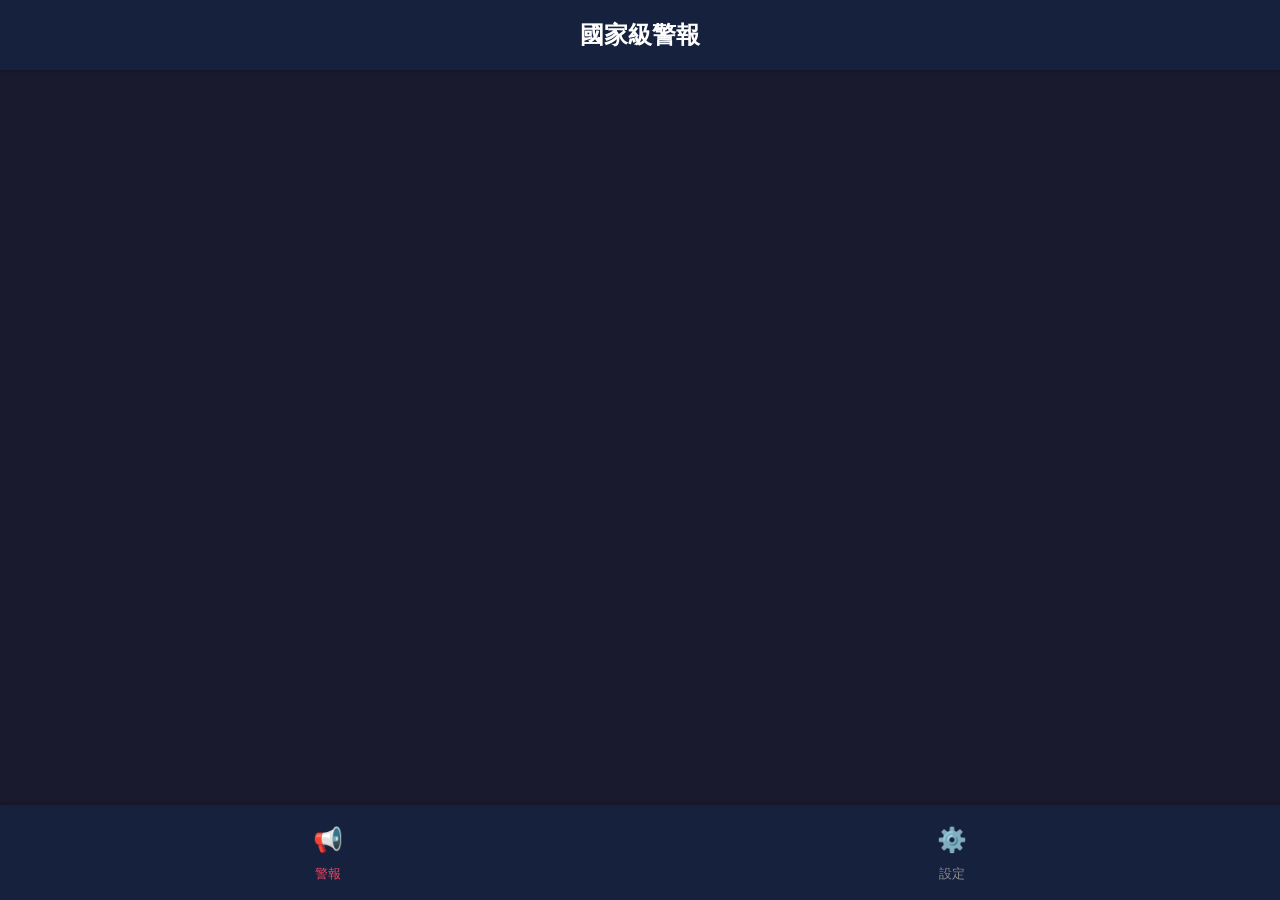
==== rss-mobile-web/index.html @ e38a2c1e "first commit" ====
<!DOCTYPE html>
<html lang="zh-TW">
<head>
    <meta charset="UTF-8">
    <meta name="viewport" content="width=device-width, initial-scale=1.0">
    <title>國家級警報</title>
    <meta name="description" content="即時接收國家級警報通知">
    <meta name="theme-color" content="#16213e">
    <link rel="manifest" href="manifest.json">
    <link rel="apple-touch-icon" href="icons/icon-192x192.png">
    <link rel="stylesheet" href="style.css">
</head>
<body>
    <!-- 主界面 -->
    <div class="app-container">
        <!-- 頂部標題欄 -->
        <header class="header">
            <h1>國家級警報</h1>
        </header>

        <!-- 警報列表 -->
        <main class="alert-list">
            <div class="alert-item">
                <div class="alert-icon">⚠️</div>
                <div class="alert-content">
                    <h3>地震警報</h3>
                    <p class="alert-time">2024-03-21 14:30</p>
                    <p class="alert-summary">花蓮縣發生芮氏規模6.0地震，請注意安全。</p>
                </div>
            </div>
        </main>

        <!-- 底部導航欄 -->
        <nav class="bottom-nav">
            <div class="nav-item active">
                <span class="nav-icon">📢</span>
                <span class="nav-text">警報</span>
            </div>
            <div class="nav-item">
                <span class="nav-icon">⚙️</span>
                <span class="nav-text">設定</span>
            </div>
        </nav>
    </div>

    <!-- 警報詳情頁面 -->
    <div class="alert-detail hidden">
        <header class="detail-header">
            <button class="back-button">←</button>
            <h2>警報詳情</h2>
        </header>
        <main class="detail-content">
            <div class="detail-alert">
                <h3>地震警報</h3>
                <p class="detail-time">2024-03-21 14:30</p>
                <div class="detail-info">
                    <p>發生地點：花蓮縣</p>
                    <p>地震規模：6.0</p>
                    <p>震源深度：10公里</p>
                </div>
            </div>
        </main>
    </div>

    <!-- 設定頁面 -->
    <div class="settings-page hidden">
        <header class="detail-header">
            <button class="back-button">←</button>
            <h2>設定</h2>
        </header>
        <main class="settings-content">
            <div class="settings-group">
                <h3>通知設定</h3>
                <div class="setting-item">
                    <span>地震警報</span>
                    <label class="switch">
                        <input type="checkbox" checked>
                        <span class="slider"></span>
                    </label>
                </div>
                <div class="setting-item">
                    <span>颱風警報</span>
                    <label class="switch">
                        <input type="checkbox" checked>
                        <span class="slider"></span>
                    </label>
                </div>
                <div class="setting-item">
                    <span>海嘯警報</span>
                    <label class="switch">
                        <input type="checkbox" checked>
                        <span class="slider"></span>
                    </label>
                </div>
            </div>
            <div class="settings-group">
                <h3>應用程式設定</h3>
                <div class="setting-item">
                    <span>深色模式</span>
                    <label class="switch">
                        <input type="checkbox" checked>
                        <span class="slider"></span>
                    </label>
                </div>
                <div class="setting-item">
                    <span>自動更新</span>
                    <label class="switch">
                        <input type="checkbox" checked>
                        <span class="slider"></span>
                    </label>
                </div>
            </div>
        </main>
    </div>

    <script src="script.js"></script>
    <script>
        // 註冊 Service Worker
        if ('serviceWorker' in navigator) {
            window.addEventListener('load', () => {
                navigator.serviceWorker.register('/service-worker.js')
                    .then(registration => {
                        console.log('ServiceWorker 註冊成功:', registration.scope);
                    })
                    .catch(error => {
                        console.log('ServiceWorker 註冊失敗:', error);
                    });
            });
        }
    </script>
</body>
</html>
---- rss-mobile-web/style.css ----
/* 全局樣式 */
* {
    margin: 0;
    padding: 0;
    box-sizing: border-box;
}

body {
    font-family: -apple-system, BlinkMacSystemFont, "Segoe UI", Roboto, "Helvetica Neue", Arial, sans-serif;
    background-color: #1a1a2e;
    color: #ffffff;
    line-height: 1.6;
}

/* 應用容器 */
.app-container {
    max-width: 100%;
    min-height: 100vh;
    display: flex;
    flex-direction: column;
}

/* 頂部標題欄 */
.header {
    background-color: #16213e;
    padding: 1rem;
    text-align: center;
    position: sticky;
    top: 0;
    z-index: 100;
    box-shadow: 0 2px 4px rgba(0, 0, 0, 0.2);
}

.header h1 {
    font-size: 1.5rem;
    font-weight: 600;
}

/* 警報列表 */
.alert-list {
    flex: 1;
    padding: 1rem;
    overflow-y: auto;
}

.alert-item {
    background-color: #0f3460;
    border-radius: 10px;
    padding: 1rem;
    margin-bottom: 1rem;
    display: flex;
    gap: 1rem;
    cursor: pointer;
    transition: transform 0.2s;
}

.alert-item:hover {
    transform: translateY(-2px);
}

.alert-icon {
    font-size: 2rem;
    min-width: 2rem;
    text-align: center;
}

.alert-content {
    flex: 1;
}

.alert-content h3 {
    margin-bottom: 0.5rem;
    color: #e94560;
}

.alert-time {
    font-size: 0.9rem;
    color: #8b8b8b;
    margin-bottom: 0.5rem;
}

.alert-summary {
    font-size: 0.95rem;
    margin-bottom: 0.5rem;
    line-height: 1.4;
}

.alert-area, .alert-sender {
    font-size: 0.85rem;
    color: #8b8b8b;
    margin-bottom: 0.25rem;
}

/* 底部導航欄 */
.bottom-nav {
    background-color: #16213e;
    display: flex;
    justify-content: space-around;
    padding: 1rem;
    position: sticky;
    bottom: 0;
    box-shadow: 0 -2px 4px rgba(0, 0, 0, 0.2);
}

.nav-item {
    display: flex;
    flex-direction: column;
    align-items: center;
    color: #8b8b8b;
    cursor: pointer;
}

.nav-item.active {
    color: #e94560;
}

.nav-icon {
    font-size: 1.5rem;
    margin-bottom: 0.25rem;
}

.nav-text {
    font-size: 0.8rem;
}

/* 警報詳情頁面 */
.alert-detail, .settings-page {
    position: fixed;
    top: 0;
    left: 0;
    width: 100%;
    height: 100%;
    background-color: #1a1a2e;
    z-index: 1000;
}

.alert-detail.hidden, .settings-page.hidden {
    display: none;
}

.detail-header {
    background-color: #16213e;
    padding: 1rem;
    display: flex;
    align-items: center;
    gap: 1rem;
}

.back-button {
    background: none;
    border: none;
    color: #ffffff;
    font-size: 1.5rem;
    cursor: pointer;
}

.detail-content {
    padding: 1rem;
}

.detail-alert h3 {
    color: #e94560;
    margin-bottom: 1rem;
}

.detail-time {
    color: #8b8b8b;
    margin-bottom: 1rem;
}

.detail-info {
    background-color: #0f3460;
    padding: 1rem;
    border-radius: 10px;
    margin-bottom: 1rem;
}

.detail-info p {
    margin-bottom: 0.5rem;
}

/* 設定頁面樣式 */
.settings-content {
    padding: 1rem;
}

.settings-group {
    background-color: #0f3460;
    border-radius: 10px;
    padding: 1rem;
    margin-bottom: 1rem;
}

.settings-group h3 {
    color: #e94560;
    margin-bottom: 1rem;
    font-size: 1.1rem;
}

.setting-item {
    display: flex;
    justify-content: space-between;
    align-items: center;
    padding: 0.8rem 0;
    border-bottom: 1px solid rgba(255, 255, 255, 0.1);
}

.setting-item:last-child {
    border-bottom: none;
}

/* 開關按鈕樣式 */
.switch {
    position: relative;
    display: inline-block;
    width: 50px;
    height: 24px;
}

.switch input {
    opacity: 0;
    width: 0;
    height: 0;
}

.slider {
    position: absolute;
    cursor: pointer;
    top: 0;
    left: 0;
    right: 0;
    bottom: 0;
    background-color: #ccc;
    transition: .4s;
    border-radius: 24px;
}

.slider:before {
    position: absolute;
    content: "";
    height: 16px;
    width: 16px;
    left: 4px;
    bottom: 4px;
    background-color: white;
    transition: .4s;
    border-radius: 50%;
}

input:checked + .slider {
    background-color: #e94560;
}

input:checked + .slider:before {
    transform: translateX(26px);
}

/* 載入動畫 */
.loading {
    display: flex;
    justify-content: center;
    align-items: center;
    padding: 2rem;
    color: #8b8b8b;
}

.loading::after {
    content: "載入中...";
    animation: loading 1s infinite;
}

@keyframes loading {
    0% { content: "載入中.  "; }
    33% { content: "載入中.. "; }
    66% { content: "載入中..."; }
}

/* 錯誤提示 */
.error-message {
    background-color: #e94560;
    color: white;
    padding: 1rem;
    margin: 1rem;
    border-radius: 10px;
    text-align: center;
}

/* 響應式設計 */
@media (max-width: 768px) {
    .header h1 {
        font-size: 1.2rem;
    }

    .alert-item {
        padding: 0.8rem;
    }

    .alert-icon {
        font-size: 1.5rem;
    }

    .alert-summary {
        font-size: 0.9rem;
    }
}
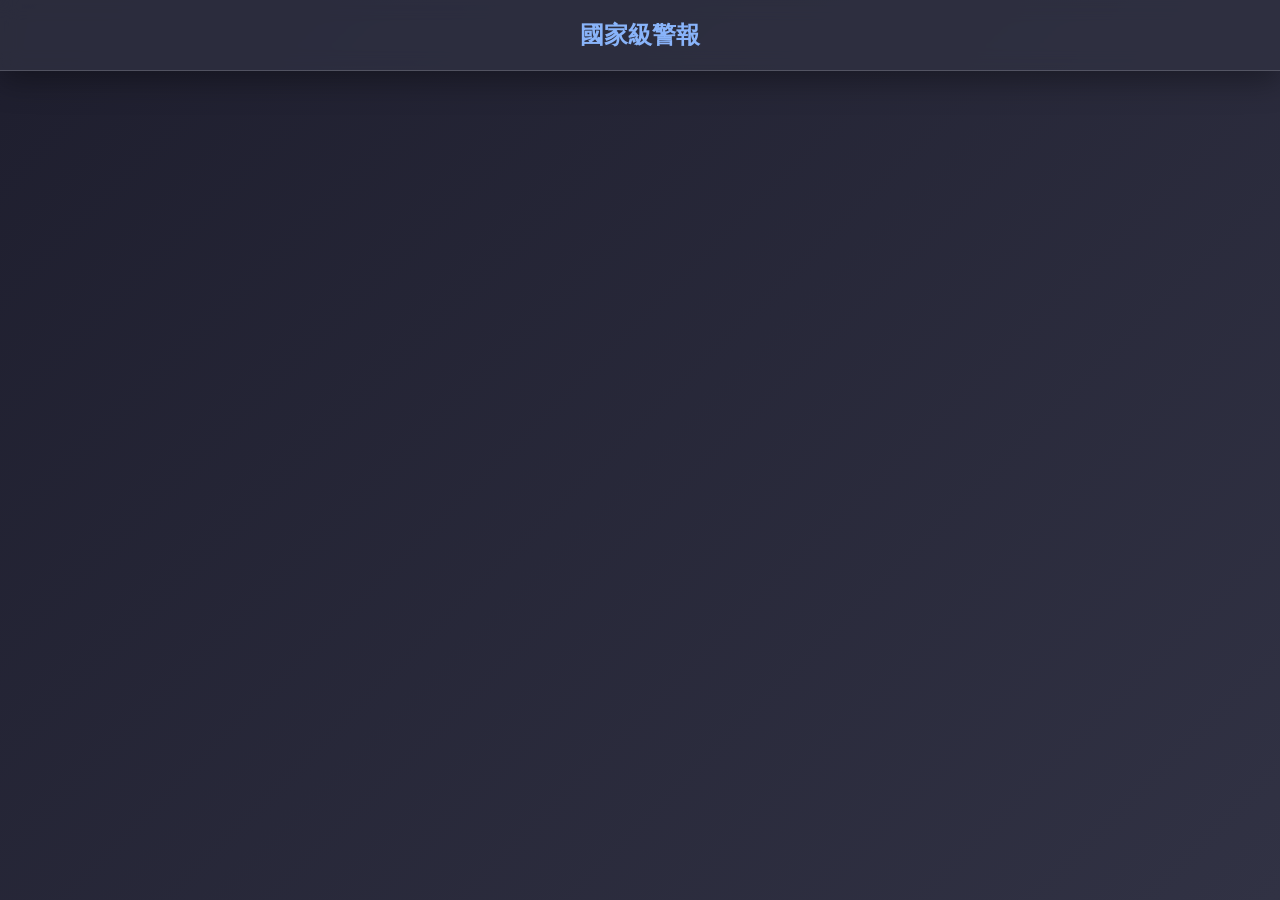
==== commit 716cae2d: "新增時鐘顯示功能及跑馬燈，更新警報類型圖標，改善警報列表渲染邏輯，並調整樣式以提升儀表板的整體佈局與響應式設計。" ====
--- a/rss-mobile-web/index.html
+++ b/rss-mobile-web/index.html
@@ -5,6 +5,7 @@
     <meta name="viewport" content="width=device-width, initial-scale=1.0">
     <title>國家級警報</title>
     <meta name="description" content="即時接收國家級警報通知">
+    <meta name="theme-color" content="#1e1e2e">
     <meta name="theme-color" content="#16213e">
     <link rel="manifest" href="manifest.json">
     <link rel="apple-touch-icon" href="icons/icon-192x192.png">
@@ -65,7 +66,7 @@
     <!-- 設定頁面 -->
     <div class="settings-page hidden">
         <header class="detail-header">
-            <button class="back-button">←</button>
+            <button class="settings-back-button">←</button>
             <h2>設定</h2>
         </header>
         <main class="settings-content">
--- a/rss-mobile-web/style.css
+++ b/rss-mobile-web/style.css
@@ -5,11 +5,26 @@
     box-sizing: border-box;
 }
 
+:root {
+    --primary-bg: #1e1e2e;
+    --secondary-bg: rgba(49, 50, 68, 0.7);
+    --accent-color: #89b4fa;
+    --text-primary: #cdd6f4;
+    --text-secondary: #a6adc8;
+    --alert-color: #f38ba8;
+    --success-color: #a6e3a1;
+    --warning-color: #fab387;
+    --border-color: rgba(255, 255, 255, 0.1);
+    --glass-shadow: 0 8px 32px 0 rgba(0, 0, 0, 0.37);
+    --glass-border: 1px solid rgba(255, 255, 255, 0.18);
+}
+
 body {
     font-family: -apple-system, BlinkMacSystemFont, "Segoe UI", Roboto, "Helvetica Neue", Arial, sans-serif;
-    background-color: #1a1a2e;
-    color: #ffffff;
+    background: linear-gradient(135deg, #1e1e2e 0%, #313244 100%);
+    color: var(--text-primary);
     line-height: 1.6;
+    min-height: 100vh;
 }
 
 /* 應用容器 */
@@ -22,18 +37,22 @@
 
 /* 頂部標題欄 */
 .header {
-    background-color: #16213e;
+    background: var(--secondary-bg);
+    backdrop-filter: blur(10px);
+    -webkit-backdrop-filter: blur(10px);
     padding: 1rem;
     text-align: center;
     position: sticky;
     top: 0;
     z-index: 100;
-    box-shadow: 0 2px 4px rgba(0, 0, 0, 0.2);
+    box-shadow: var(--glass-shadow);
+    border-bottom: var(--glass-border);
 }
 
 .header h1 {
     font-size: 1.5rem;
     font-weight: 600;
+    color: var(--accent-color);
 }
 
 /* 警報列表 */
@@ -44,18 +63,24 @@
 }
 
 .alert-item {
-    background-color: #0f3460;
-    border-radius: 10px;
-    padding: 1rem;
+    background: var(--secondary-bg);
+    backdrop-filter: blur(10px);
+    -webkit-backdrop-filter: blur(10px);
+    border-radius: 16px;
+    padding: 1.2rem;
     margin-bottom: 1rem;
     display: flex;
     gap: 1rem;
     cursor: pointer;
-    transition: transform 0.2s;
+    transition: all 0.3s ease;
+    border: var(--glass-border);
+    box-shadow: var(--glass-shadow);
 }
 
 .alert-item:hover {
     transform: translateY(-2px);
+    box-shadow: 0 12px 40px 0 rgba(0, 0, 0, 0.45);
+    border-color: var(--accent-color);
 }
 
 .alert-icon {
@@ -70,12 +95,12 @@
 
 .alert-content h3 {
     margin-bottom: 0.5rem;
-    color: #e94560;
+    color: var(--alert-color);
 }
 
 .alert-time {
     font-size: 0.9rem;
-    color: #8b8b8b;
+    color: var(--text-secondary);
     margin-bottom: 0.5rem;
 }
 
@@ -83,35 +108,40 @@
     font-size: 0.95rem;
     margin-bottom: 0.5rem;
     line-height: 1.4;
+    color: var(--text-primary);
 }
 
 .alert-area, .alert-sender {
     font-size: 0.85rem;
-    color: #8b8b8b;
+    color: var(--text-secondary);
     margin-bottom: 0.25rem;
 }
 
 /* 底部導航欄 */
 .bottom-nav {
-    background-color: #16213e;
+    background: var(--secondary-bg);
+    backdrop-filter: blur(10px);
+    -webkit-backdrop-filter: blur(10px);
     display: flex;
     justify-content: space-around;
     padding: 1rem;
     position: sticky;
     bottom: 0;
-    box-shadow: 0 -2px 4px rgba(0, 0, 0, 0.2);
+    box-shadow: var(--glass-shadow);
+    border-top: var(--glass-border);
 }
 
 .nav-item {
     display: flex;
     flex-direction: column;
     align-items: center;
-    color: #8b8b8b;
+    color: var(--text-secondary);
     cursor: pointer;
+    transition: color 0.3s ease;
 }
 
 .nav-item.active {
-    color: #e94560;
+    color: var(--accent-color);
 }
 
 .nav-icon {
@@ -130,7 +160,9 @@
     left: 0;
     width: 100%;
     height: 100%;
-    background-color: #1a1a2e;
+    background: linear-gradient(135deg, rgba(30, 30, 46, 0.95) 0%, rgba(49, 50, 68, 0.95) 100%);
+    backdrop-filter: blur(10px);
+    -webkit-backdrop-filter: blur(10px);
     z-index: 1000;
 }
 
@@ -139,19 +171,28 @@
 }
 
 .detail-header {
-    background-color: #16213e;
+    background: var(--secondary-bg);
+    backdrop-filter: blur(10px);
+    -webkit-backdrop-filter: blur(10px);
     padding: 1rem;
     display: flex;
     align-items: center;
     gap: 1rem;
-}
-
-.back-button {
+    border-bottom: var(--glass-border);
+    box-shadow: var(--glass-shadow);
+}
+
+.back-button, .settings-back-button {
     background: none;
     border: none;
-    color: #ffffff;
+    color: var(--accent-color);
     font-size: 1.5rem;
     cursor: pointer;
+    transition: color 0.3s ease;
+}
+
+.back-button:hover, .settings-back-button:hover {
+    color: var(--text-primary);
 }
 
 .detail-content {
@@ -159,24 +200,29 @@
 }
 
 .detail-alert h3 {
-    color: #e94560;
+    color: var(--alert-color);
     margin-bottom: 1rem;
 }
 
 .detail-time {
-    color: #8b8b8b;
+    color: var(--text-secondary);
     margin-bottom: 1rem;
 }
 
 .detail-info {
-    background-color: #0f3460;
-    padding: 1rem;
-    border-radius: 10px;
-    margin-bottom: 1rem;
+    background: var(--secondary-bg);
+    backdrop-filter: blur(10px);
+    -webkit-backdrop-filter: blur(10px);
+    padding: 1.2rem;
+    border-radius: 16px;
+    margin-bottom: 1rem;
+    border: var(--glass-border);
+    box-shadow: var(--glass-shadow);
 }
 
 .detail-info p {
     margin-bottom: 0.5rem;
+    color: var(--text-primary);
 }
 
 /* 設定頁面樣式 */
@@ -185,14 +231,18 @@
 }
 
 .settings-group {
-    background-color: #0f3460;
-    border-radius: 10px;
-    padding: 1rem;
-    margin-bottom: 1rem;
+    background: var(--secondary-bg);
+    backdrop-filter: blur(10px);
+    -webkit-backdrop-filter: blur(10px);
+    border-radius: 16px;
+    padding: 1.2rem;
+    margin-bottom: 1rem;
+    border: var(--glass-border);
+    box-shadow: var(--glass-shadow);
 }
 
 .settings-group h3 {
-    color: #e94560;
+    color: var(--accent-color);
     margin-bottom: 1rem;
     font-size: 1.1rem;
 }
@@ -202,11 +252,15 @@
     justify-content: space-between;
     align-items: center;
     padding: 0.8rem 0;
-    border-bottom: 1px solid rgba(255, 255, 255, 0.1);
+    border-bottom: 1px solid var(--border-color);
 }
 
 .setting-item:last-child {
     border-bottom: none;
+}
+
+.setting-item span {
+    color: var(--text-primary);
 }
 
 /* 開關按鈕樣式 */
@@ -230,9 +284,12 @@
     left: 0;
     right: 0;
     bottom: 0;
-    background-color: #ccc;
+    background: rgba(166, 173, 200, 0.3);
+    backdrop-filter: blur(4px);
+    -webkit-backdrop-filter: blur(4px);
     transition: .4s;
     border-radius: 24px;
+    border: var(--glass-border);
 }
 
 .slider:before {
@@ -242,13 +299,14 @@
     width: 16px;
     left: 4px;
     bottom: 4px;
-    background-color: white;
+    background: var(--text-primary);
     transition: .4s;
     border-radius: 50%;
+    box-shadow: 0 2px 4px rgba(0, 0, 0, 0.2);
 }
 
 input:checked + .slider {
-    background-color: #e94560;
+    background-color: var(--accent-color);
 }
 
 input:checked + .slider:before {
@@ -261,7 +319,14 @@
     justify-content: center;
     align-items: center;
     padding: 2rem;
-    color: #8b8b8b;
+    color: var(--text-secondary);
+    background: var(--secondary-bg);
+    backdrop-filter: blur(10px);
+    -webkit-backdrop-filter: blur(10px);
+    border-radius: 16px;
+    margin: 1rem;
+    border: var(--glass-border);
+    box-shadow: var(--glass-shadow);
 }
 
 .loading::after {
@@ -277,12 +342,16 @@
 
 /* 錯誤提示 */
 .error-message {
-    background-color: #e94560;
-    color: white;
-    padding: 1rem;
+    background: rgba(243, 139, 168, 0.8);
+    backdrop-filter: blur(10px);
+    -webkit-backdrop-filter: blur(10px);
+    color: var(--primary-bg);
+    padding: 1.2rem;
     margin: 1rem;
-    border-radius: 10px;
+    border-radius: 16px;
     text-align: center;
+    border: var(--glass-border);
+    box-shadow: var(--glass-shadow);
 }
 
 /* 響應式設計 */
@@ -292,7 +361,7 @@
     }
 
     .alert-item {
-        padding: 0.8rem;
+        padding: 1rem;
     }
 
     .alert-icon {
@@ -302,4 +371,183 @@
     .alert-summary {
         font-size: 0.9rem;
     }
+}
+
+/* 儀表板佈局 */
+.dashboard-header {
+    display: flex;
+    justify-content: space-between;
+    align-items: center;
+    padding: 1rem 2rem;
+    background: var(--secondary-bg);
+    backdrop-filter: blur(10px);
+    -webkit-backdrop-filter: blur(10px);
+    border-bottom: var(--glass-border);
+    box-shadow: var(--glass-shadow);
+}
+
+.clock-container {
+    display: flex;
+    align-items: center;
+}
+
+.clock {
+    text-align: center;
+}
+
+.clock .time {
+    font-size: 2.5rem;
+    font-weight: 600;
+    color: var(--accent-color);
+    text-shadow: 0 2px 4px rgba(0, 0, 0, 0.2);
+}
+
+.clock .date {
+    font-size: 1rem;
+    color: var(--text-secondary);
+}
+
+.ticker-container {
+    flex: 1;
+    margin: 0 2rem;
+    overflow: hidden;
+    position: relative;
+}
+
+.ticker-wrapper {
+    width: 100%;
+    overflow: hidden;
+}
+
+.ticker-content {
+    display: inline-block;
+    white-space: nowrap;
+    padding-left: 100%;
+    animation: ticker 30s linear infinite;
+}
+
+@keyframes ticker {
+    0% {
+        transform: translateX(0);
+    }
+    100% {
+        transform: translateX(-100%);
+    }
+}
+
+.dashboard-content {
+    display: flex;
+    gap: 2rem;
+    padding: 2rem;
+    height: calc(100vh - 180px);
+}
+
+.alerts-section {
+    flex: 2;
+    min-width: 0;
+}
+
+.stats-section {
+    flex: 1;
+    min-width: 300px;
+}
+
+.section-header {
+    margin-bottom: 1rem;
+}
+
+.section-header h2 {
+    color: var(--accent-color);
+    font-size: 1.5rem;
+    font-weight: 600;
+}
+
+.stats-grid {
+    display: grid;
+    grid-template-columns: repeat(auto-fit, minmax(200px, 1fr));
+    gap: 1rem;
+}
+
+.stat-card {
+    background: var(--secondary-bg);
+    backdrop-filter: blur(10px);
+    -webkit-backdrop-filter: blur(10px);
+    border-radius: 16px;
+    padding: 1.5rem;
+    display: flex;
+    align-items: center;
+    gap: 1rem;
+    border: var(--glass-border);
+    box-shadow: var(--glass-shadow);
+    transition: transform 0.3s ease;
+}
+
+.stat-card:hover {
+    transform: translateY(-2px);
+}
+
+.stat-icon {
+    font-size: 2rem;
+}
+
+.stat-info {
+    flex: 1;
+}
+
+.stat-value {
+    font-size: 1.8rem;
+    font-weight: 600;
+    color: var(--text-primary);
+}
+
+.stat-label {
+    font-size: 0.9rem;
+    color: var(--text-secondary);
+}
+
+/* 響應式設計 */
+@media (max-width: 1024px) {
+    .dashboard-content {
+        flex-direction: column;
+        height: auto;
+    }
+
+    .stats-section {
+        min-width: 100%;
+    }
+}
+
+@media (max-width: 768px) {
+    .dashboard-header {
+        flex-direction: column;
+        padding: 1rem;
+    }
+
+    .clock-container {
+        margin-bottom: 1rem;
+    }
+
+    .ticker-container {
+        margin: 0;
+        width: 100%;
+    }
+
+    .dashboard-content {
+        padding: 1rem;
+    }
+
+    .clock .time {
+        font-size: 2rem;
+    }
+
+    .stats-grid {
+        grid-template-columns: 1fr;
+    }
+}
+
+/* 隱藏移動版底部導航欄在桌面版 */
+@media (min-width: 769px) {
+    .bottom-nav {
+        display: none;
+    }
 } 
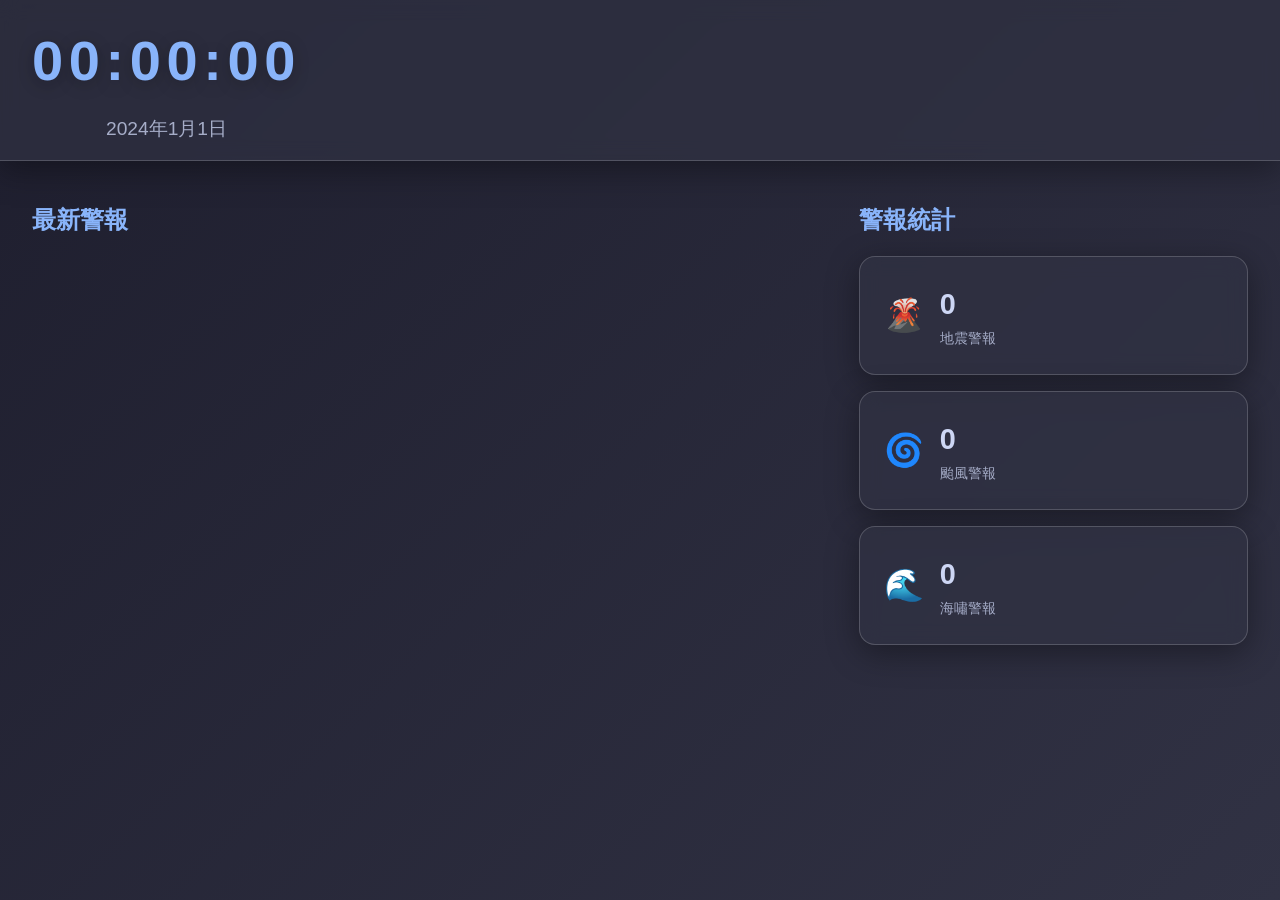
==== commit 8e8059f4: "整合桌面與手機版介面，新增儀表板顯示功能及警報統計區域，調整樣式以提升響應式設計，並優化時鐘顯示效果。" ====
--- a/rss-mobile-web/index.html
+++ b/rss-mobile-web/index.html
@@ -4,130 +4,155 @@
     <meta charset="UTF-8">
     <meta name="viewport" content="width=device-width, initial-scale=1.0">
     <title>國家級警報</title>
-    <meta name="description" content="即時接收國家級警報通知">
+    <link rel="stylesheet" href="style.css">
+    <link rel="manifest" href="manifest.json">
     <meta name="theme-color" content="#1e1e2e">
-    <meta name="theme-color" content="#16213e">
-    <link rel="manifest" href="manifest.json">
-    <link rel="apple-touch-icon" href="icons/icon-192x192.png">
-    <link rel="stylesheet" href="style.css">
+    <link rel="icon" href="icon.png">
+    <link rel="apple-touch-icon" href="icon.png">
 </head>
 <body>
-    <!-- 主界面 -->
-    <div class="app-container">
-        <!-- 頂部標題欄 -->
-        <header class="header">
-            <h1>國家級警報</h1>
-        </header>
-
-        <!-- 警報列表 -->
-        <main class="alert-list">
-            <div class="alert-item">
-                <div class="alert-icon">⚠️</div>
-                <div class="alert-content">
-                    <h3>地震警報</h3>
-                    <p class="alert-time">2024-03-21 14:30</p>
-                    <p class="alert-summary">花蓮縣發生芮氏規模6.0地震，請注意安全。</p>
+    <!-- 電腦版 Dashboard -->
+    <div class="dashboard-container">
+        <div class="dashboard-header">
+            <div class="clock-container">
+                <div class="clock">
+                    <div class="time">00:00:00</div>
+                    <div class="date">2024年1月1日</div>
                 </div>
             </div>
-        </main>
-
-        <!-- 底部導航欄 -->
-        <nav class="bottom-nav">
-            <div class="nav-item active">
-                <span class="nav-icon">📢</span>
-                <span class="nav-text">警報</span>
-            </div>
-            <div class="nav-item">
-                <span class="nav-icon">⚙️</span>
-                <span class="nav-text">設定</span>
-            </div>
-        </nav>
-    </div>
-
-    <!-- 警報詳情頁面 -->
-    <div class="alert-detail hidden">
-        <header class="detail-header">
-            <button class="back-button">←</button>
-            <h2>警報詳情</h2>
-        </header>
-        <main class="detail-content">
-            <div class="detail-alert">
-                <h3>地震警報</h3>
-                <p class="detail-time">2024-03-21 14:30</p>
-                <div class="detail-info">
-                    <p>發生地點：花蓮縣</p>
-                    <p>地震規模：6.0</p>
-                    <p>震源深度：10公里</p>
+            <div class="ticker-container">
+                <div class="ticker-wrapper">
+                    <div class="ticker-content"></div>
                 </div>
             </div>
-        </main>
-    </div>
-
-    <!-- 設定頁面 -->
-    <div class="settings-page hidden">
-        <header class="detail-header">
-            <button class="settings-back-button">←</button>
-            <h2>設定</h2>
-        </header>
-        <main class="settings-content">
-            <div class="settings-group">
-                <h3>通知設定</h3>
-                <div class="setting-item">
-                    <span>地震警報</span>
-                    <label class="switch">
-                        <input type="checkbox" checked>
-                        <span class="slider"></span>
-                    </label>
+        </div>
+        <div class="dashboard-content">
+            <div class="alerts-section">
+                <div class="section-header">
+                    <h2>最新警報</h2>
                 </div>
-                <div class="setting-item">
-                    <span>颱風警報</span>
-                    <label class="switch">
-                        <input type="checkbox" checked>
-                        <span class="slider"></span>
-                    </label>
+                <div class="alert-list"></div>
+            </div>
+            <div class="stats-section">
+                <div class="section-header">
+                    <h2>警報統計</h2>
                 </div>
-                <div class="setting-item">
-                    <span>海嘯警報</span>
-                    <label class="switch">
-                        <input type="checkbox" checked>
-                        <span class="slider"></span>
-                    </label>
+                <div class="stats-grid">
+                    <div class="stat-card">
+                        <div class="stat-icon">🌋</div>
+                        <div class="stat-info">
+                            <div class="stat-value">0</div>
+                            <div class="stat-label">地震警報</div>
+                        </div>
+                    </div>
+                    <div class="stat-card">
+                        <div class="stat-icon">🌀</div>
+                        <div class="stat-info">
+                            <div class="stat-value">0</div>
+                            <div class="stat-label">颱風警報</div>
+                        </div>
+                    </div>
+                    <div class="stat-card">
+                        <div class="stat-icon">🌊</div>
+                        <div class="stat-info">
+                            <div class="stat-value">0</div>
+                            <div class="stat-label">海嘯警報</div>
+                        </div>
+                    </div>
                 </div>
             </div>
-            <div class="settings-group">
-                <h3>應用程式設定</h3>
-                <div class="setting-item">
-                    <span>深色模式</span>
-                    <label class="switch">
-                        <input type="checkbox" checked>
-                        <span class="slider"></span>
-                    </label>
-                </div>
-                <div class="setting-item">
-                    <span>自動更新</span>
-                    <label class="switch">
-                        <input type="checkbox" checked>
-                        <span class="slider"></span>
-                    </label>
+        </div>
+    </div>
+    <!-- 手機版 App -->
+    <div class="app-container">
+        <div class="header">
+            <h1>國家級警報</h1>
+        </div>
+        <div class="alert-list"></div>
+        <div class="alert-detail hidden">
+            <div class="detail-header">
+                <button class="back-button">←</button>
+                <h2>警報詳情</h2>
+            </div>
+            <div class="detail-content">
+                <div class="detail-alert">
+                    <h3></h3>
+                    <div class="detail-time"></div>
+                    <div class="detail-info">
+                        <p class="detail-text"></p>
+                        <p class="detail-area"></p>
+                        <p class="detail-sender"></p>
+                    </div>
                 </div>
             </div>
-        </main>
+        </div>
+        <div class="settings-page hidden">
+            <div class="detail-header">
+                <button class="settings-back-button">←</button>
+                <h2>設定</h2>
+            </div>
+            <div class="settings-content">
+                <div class="settings-group">
+                    <h3>通知設定</h3>
+                    <div class="setting-item">
+                        <span>地震警報</span>
+                        <label class="switch">
+                            <input type="checkbox" id="earthquake-notification" checked>
+                            <span class="slider"></span>
+                        </label>
+                    </div>
+                    <div class="setting-item">
+                        <span>颱風警報</span>
+                        <label class="switch">
+                            <input type="checkbox" id="typhoon-notification" checked>
+                            <span class="slider"></span>
+                        </label>
+                    </div>
+                    <div class="setting-item">
+                        <span>海嘯警報</span>
+                        <label class="switch">
+                            <input type="checkbox" id="tsunami-notification" checked>
+                            <span class="slider"></span>
+                        </label>
+                    </div>
+                </div>
+                <div class="settings-group">
+                    <h3>應用程式設定</h3>
+                    <div class="setting-item">
+                        <span>深色模式</span>
+                        <label class="switch">
+                            <input type="checkbox" id="dark-mode" checked>
+                            <span class="slider"></span>
+                        </label>
+                    </div>
+                    <div class="setting-item">
+                        <span>自動更新</span>
+                        <label class="switch">
+                            <input type="checkbox" id="auto-update" checked>
+                            <span class="slider"></span>
+                        </label>
+                    </div>
+                    <div class="setting-item">
+                        <span>CORS代理</span>
+                        <label class="switch">
+                            <input type="checkbox" id="cors-proxy">
+                            <span class="slider"></span>
+                        </label>
+                    </div>
+                </div>
+            </div>
+        </div>
+        <div class="bottom-nav">
+            <div class="nav-item active" data-page="alerts">
+                <div class="nav-icon">📢</div>
+                <div class="nav-text">警報</div>
+            </div>
+            <div class="nav-item" data-page="settings">
+                <div class="nav-icon">⚙️</div>
+                <div class="nav-text">設定</div>
+            </div>
+        </div>
     </div>
-
     <script src="script.js"></script>
-    <script>
-        // 註冊 Service Worker
-        if ('serviceWorker' in navigator) {
-            window.addEventListener('load', () => {
-                navigator.serviceWorker.register('/service-worker.js')
-                    .then(registration => {
-                        console.log('ServiceWorker 註冊成功:', registration.scope);
-                    })
-                    .catch(error => {
-                        console.log('ServiceWorker 註冊失敗:', error);
-                    });
-            });
-        }
-    </script>
 </body>
 </html> 
--- a/rss-mobile-web/style.css
+++ b/rss-mobile-web/style.css
@@ -550,4 +550,34 @@
     .bottom-nav {
         display: none;
     }
+}
+
+/* 桌面/手機版顯示切換 */
+.dashboard-container { display: none; }
+.app-container { display: block; }
+@media (min-width: 1025px) {
+  .dashboard-container { display: block; }
+  .app-container { display: none; }
+}
+
+/* Dashboard 時鐘加大 */
+.dashboard-header .clock .time {
+  font-size: 3.5rem;
+  font-weight: bold;
+  color: var(--accent-color);
+  letter-spacing: 0.1em;
+  text-shadow: 0 4px 16px rgba(0,0,0,0.25);
+}
+.dashboard-header .clock .date {
+  font-size: 1.2rem;
+  color: var(--text-secondary);
+  margin-top: 0.5rem;
+}
+
+/* 讓 dashboard-content 更寬敞 */
+.dashboard-content {
+  max-width: 1400px;
+  margin: 0 auto;
+  padding: 2.5rem 2rem;
+  gap: 3rem;
 } 
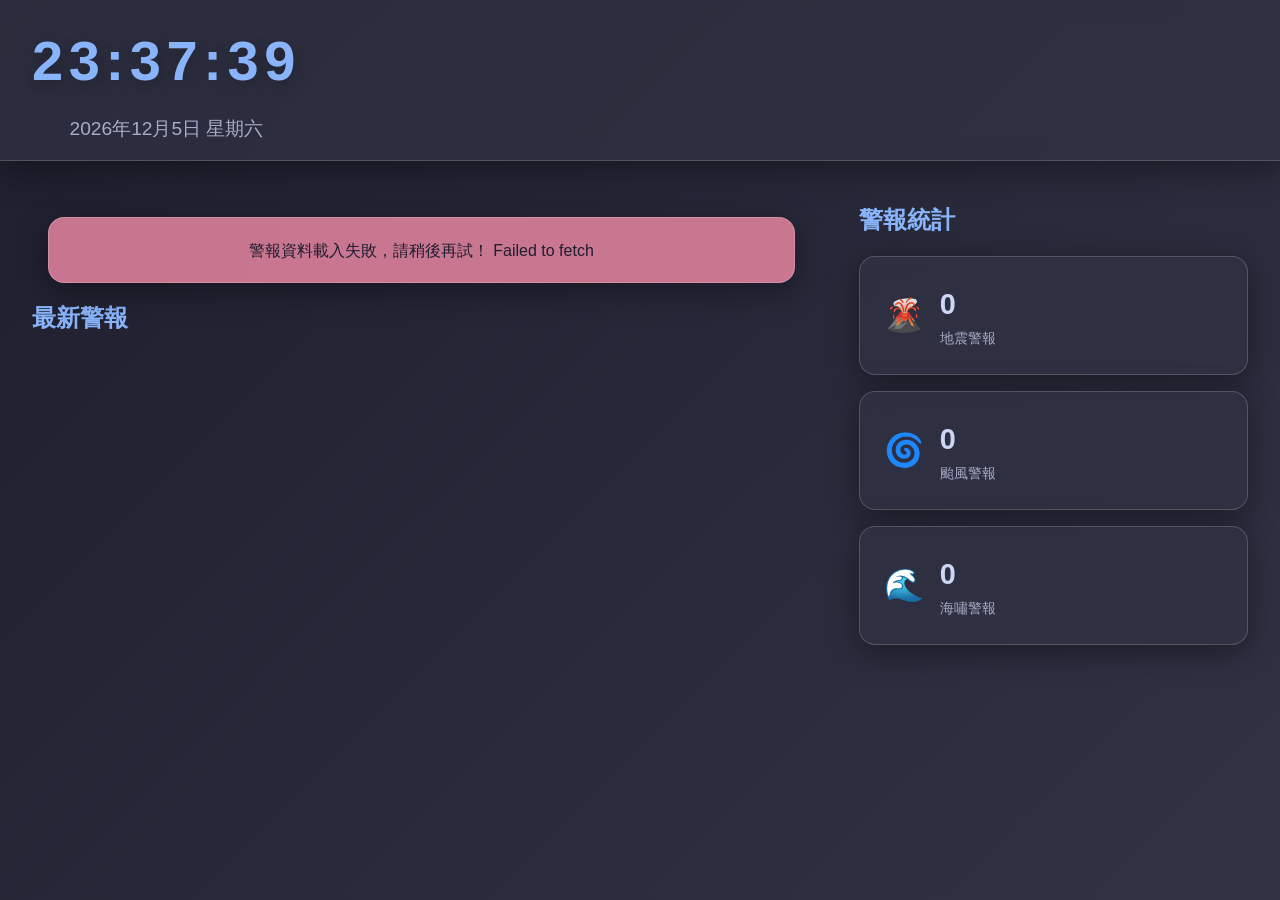
==== commit 10c32b68: "新增PWA安裝按鈕功能，包含桌面及手機版的顯示邏輯，並更新樣式以提升使用者體驗。" ====
--- a/rss-mobile-web/index.html
+++ b/rss-mobile-web/index.html
@@ -25,6 +25,7 @@
                     <div class="ticker-content"></div>
                 </div>
             </div>
+            <button id="install-pwa-btn" style="display:none;" class="install-pwa-btn">安裝 App</button>
         </div>
         <div class="dashboard-content">
             <div class="alerts-section">
@@ -67,6 +68,7 @@
     <div class="app-container">
         <div class="header">
             <h1>國家級警報</h1>
+            <button id="install-pwa-btn-mobile" style="display:none;" class="install-pwa-btn">安裝 App</button>
         </div>
         <div class="alert-list"></div>
         <div class="alert-detail hidden">
--- a/rss-mobile-web/style.css
+++ b/rss-mobile-web/style.css
@@ -580,4 +580,48 @@
   margin: 0 auto;
   padding: 2.5rem 2rem;
   gap: 3rem;
+}
+
+.install-pwa-btn {
+  background: var(--accent-color);
+  color: var(--primary-bg);
+  border: none;
+  border-radius: 8px;
+  padding: 0.5rem 1.2rem;
+  font-size: 1rem;
+  font-weight: 600;
+  cursor: pointer;
+  box-shadow: 0 2px 8px rgba(0,0,0,0.12);
+  margin-left: 1rem;
+  transition: background 0.2s, color 0.2s;
+}
+.install-pwa-btn:hover {
+  background: var(--text-primary);
+  color: var(--accent-color);
+}
+
+/* 手機 header 右上角 */
+@media (max-width: 1024px) {
+  .header {
+    display: flex;
+    align-items: center;
+    justify-content: space-between;
+  }
+  .install-pwa-btn {
+    font-size: 0.95rem;
+    padding: 0.4rem 1rem;
+    margin-left: 0;
+  }
+}
+
+/* 桌面 dashboard header 右上角 */
+@media (min-width: 1025px) {
+  .dashboard-header {
+    display: flex;
+    align-items: center;
+    justify-content: space-between;
+  }
+  #install-pwa-btn {
+    margin-left: 2rem;
+  }
 } 
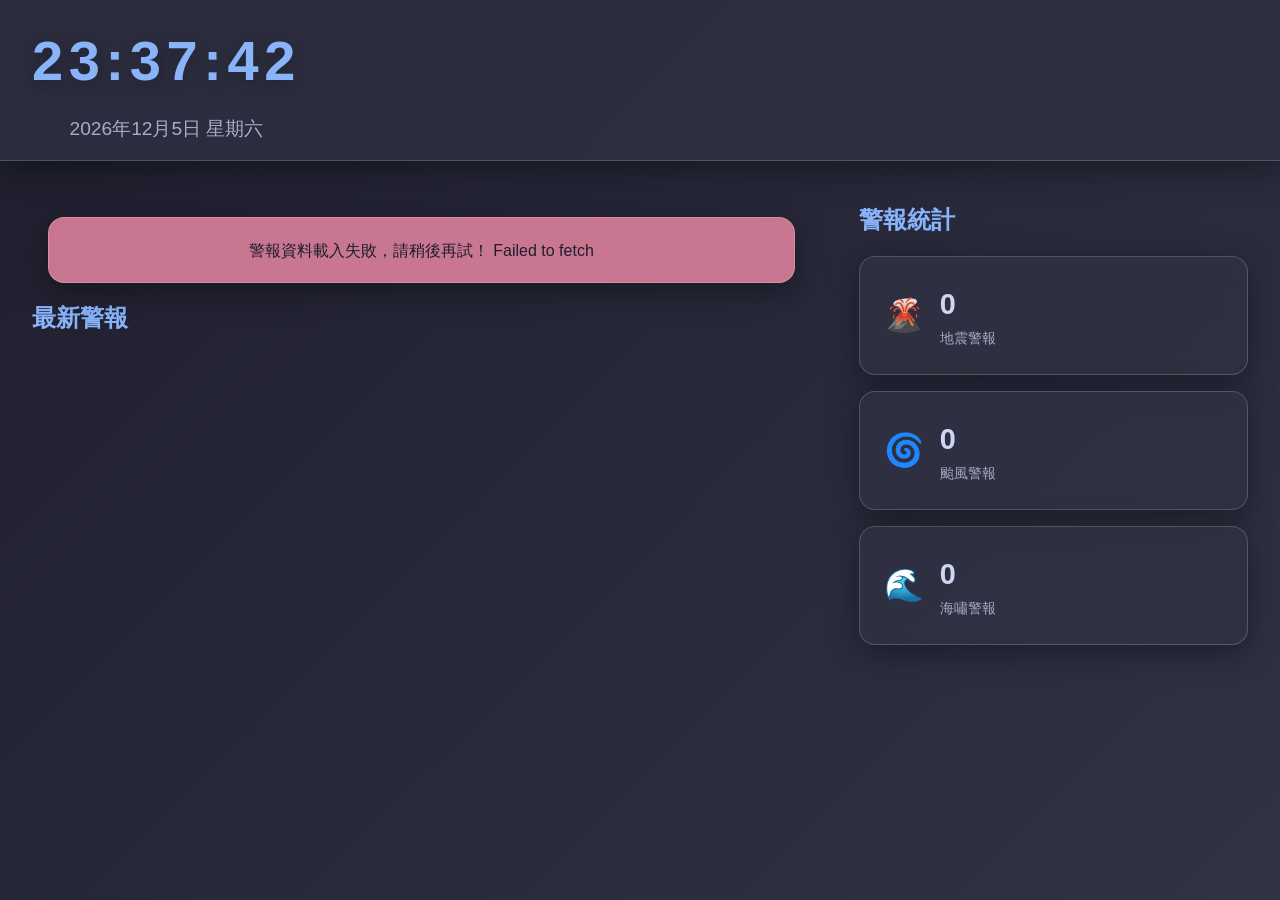
==== commit 751ae5fd: "新增RSS Reader模式選項，並更新數據獲取邏輯以支援該模式，提升使用者自訂功能與體驗。" ====
--- a/rss-mobile-web/index.html
+++ b/rss-mobile-web/index.html
@@ -141,6 +141,13 @@
                             <span class="slider"></span>
                         </label>
                     </div>
+                    <div class="setting-item">
+                        <span>RSS Reader模式</span>
+                        <label class="switch">
+                            <input type="checkbox" id="rss-reader-mode">
+                            <span class="slider"></span>
+                        </label>
+                    </div>
                 </div>
             </div>
         </div>
--- a/rss-mobile-web/style.css
+++ b/rss-mobile-web/style.css
@@ -33,6 +33,7 @@
     min-height: 100vh;
     display: flex;
     flex-direction: column;
+    padding-bottom: 80px; /* 預留底部導航高度，避免內容被遮住 */
 }
 
 /* 頂部標題欄 */
@@ -119,14 +120,15 @@
 
 /* 底部導航欄 */
 .bottom-nav {
-    background: var(--secondary-bg);
-    backdrop-filter: blur(10px);
-    -webkit-backdrop-filter: blur(10px);
+    position: fixed;
+    left: 0;
+    right: 0;
+    bottom: 0;
+    z-index: 1000;
+    background: var(--secondary-bg);
     display: flex;
     justify-content: space-around;
     padding: 1rem;
-    position: sticky;
-    bottom: 0;
     box-shadow: var(--glass-shadow);
     border-top: var(--glass-border);
 }
